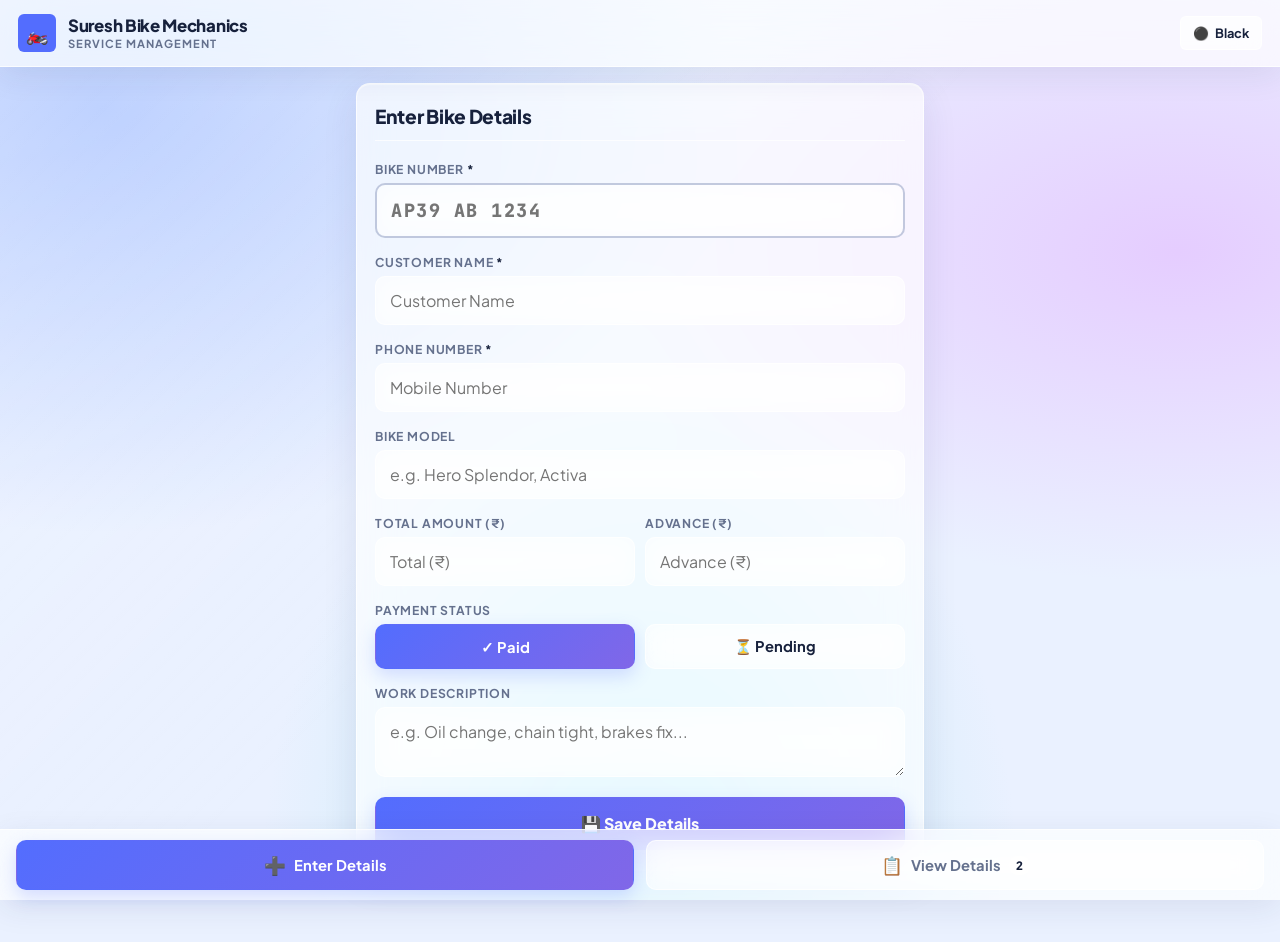
==== index.html @ 96010c03 "Add root entry point for deployment Co-authored-by: Copilot <223556219+Copilot@users.noreply.github." ====
<!DOCTYPE html>
<html lang="en">
<head>
    <meta charset="UTF-8">
    <meta name="viewport" content="width=device-width, initial-scale=1.0">
    <meta http-equiv="refresh" content="0; url=bike_shop.html">
    <title>Suresh Bike Mechanics</title>
</head>
<body>
    <p>Opening the bike shop app... <a href="bike_shop.html">Continue</a></p>
</body>
</html>
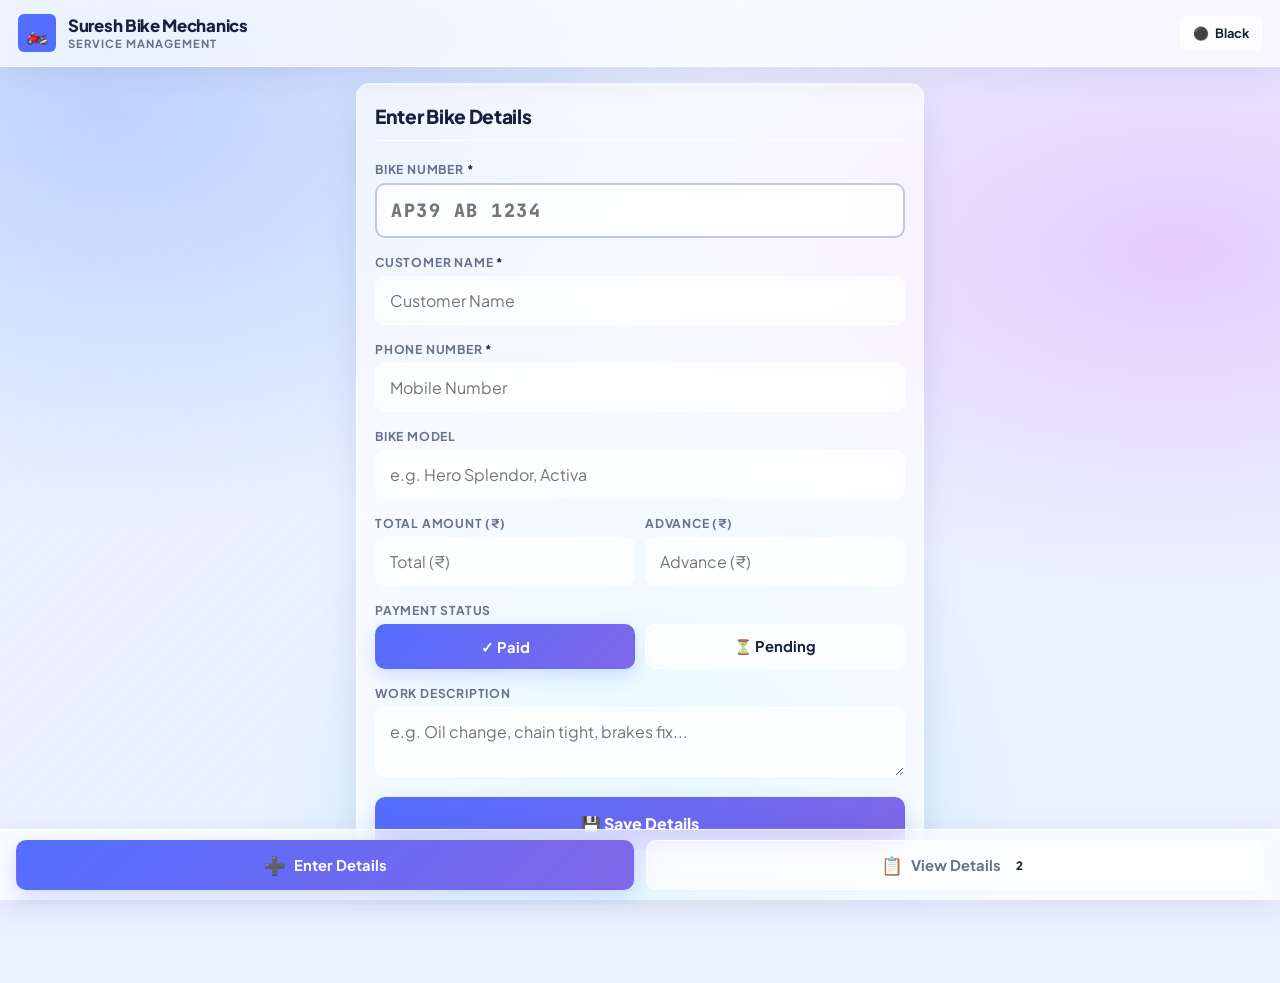
==== commit 12222a71: "Serve bike shop app from site root Co-authored-by: Copilot <223556219+Copilot@users.noreply.github.c" ====
--- a/index.html
+++ b/index.html
@@ -2,11 +2,215 @@
 <html lang="en">
 <head>
     <meta charset="UTF-8">
-    <meta name="viewport" content="width=device-width, initial-scale=1.0">
-    <meta http-equiv="refresh" content="0; url=bike_shop.html">
+    <meta name="viewport" content="width=device-width, initial-scale=1.0, maximum-scale=1.0, user-scalable=no">
+    <meta name="theme-color" content="#0f172a">
+    <meta name="mobile-web-app-capable" content="yes">
+    <meta name="apple-mobile-web-app-capable" content="yes">
+    <meta name="apple-mobile-web-app-status-bar-style" content="black-translucent">
     <title>Suresh Bike Mechanics</title>
+    <!-- Google Fonts for Clean Mobile Typography -->
+    <link rel="preconnect" href="https://fonts.googleapis.com">
+    <link rel="preconnect" href="https://fonts.gstatic.com" crossorigin>
+    <link href="https://fonts.googleapis.com/css2?family=Plus+Jakarta+Sans:wght@400;500;600;700;800&family=JetBrains+Mono:wght@700&display=swap" rel="stylesheet">
+    <link rel="stylesheet" href="bike_shop.css">
 </head>
 <body>
-    <p>Opening the bike shop app... <a href="bike_shop.html">Continue</a></p>
+
+    <!-- TOP MOBILE APP BAR -->
+    <header class="app-bar">
+        <div class="brand-mobile">
+            <div class="brand-icon">🏍️</div>
+            <div class="brand-text">
+                <h1>Suresh Bike Mechanics</h1>
+                <p>Service Management</p>
+            </div>
+        </div>
+        <button class="theme-btn" onclick="toggleMobileTheme()">
+            <span id="themeEmoji">⚫</span> <span id="themeTitle">Black</span>
+        </button>
+    </header>
+
+    <!-- MAIN APP CONTENT -->
+    <main class="app-body">
+
+        <!-- ================= 1. ENTER BIKE DETAILS (BUTTON 1) ================= -->
+        <section id="screenForm" class="view-screen active">
+            <div class="mobile-card">
+                <div class="section-header">
+                    <h2 id="formTitle">Enter Bike Details</h2>
+                    <span id="editIndicator" class="plate-box hidden" style="font-size:0.75rem;">EDIT MODE</span>
+                </div>
+
+                <form id="mobileBikeForm" onsubmit="saveMobileEntry(event)">
+                    <input type="hidden" id="entryRecordId">
+
+                    <!-- Bike Number -->
+                    <div class="form-group">
+                        <label class="form-label">Bike Number <span class="req">*</span></label>
+                        <input type="text" id="mBikeNo" class="mobile-input plate-input" placeholder="AP39 AB 1234" required autocapitalize="characters" autocomplete="off">
+                    </div>
+
+                    <!-- Customer Name -->
+                    <div class="form-group">
+                        <label class="form-label">Customer Name <span class="req">*</span></label>
+                        <input type="text" id="mCustName" class="mobile-input" placeholder="Customer Name" required>
+                    </div>
+
+                    <!-- Customer Phone Number -->
+                    <div class="form-group">
+                        <label class="form-label">Phone Number <span class="req">*</span></label>
+                        <input type="tel" id="mCustPhone" class="mobile-input" placeholder="Mobile Number" required inputmode="tel">
+                    </div>
+
+                    <!-- Bike Model / Brand -->
+                    <div class="form-group">
+                        <label class="form-label">Bike Model</label>
+                        <input type="text" id="mBikeModel" class="mobile-input" placeholder="e.g. Hero Splendor, Activa">
+                    </div>
+
+                    <!-- Service Amount & Advance Amount -->
+                    <div style="display:grid; grid-template-columns: 1fr 1fr; gap: 10px;">
+                        <div class="form-group">
+                            <label class="form-label">Total Amount (₹)</label>
+                            <input type="number" id="mAmount" class="mobile-input" placeholder="Total (₹)" min="0" inputmode="numeric" oninput="calcFormBalance()">
+                        </div>
+                        <div class="form-group">
+                            <label class="form-label">Advance (₹)</label>
+                            <input type="number" id="mAdvance" class="mobile-input" placeholder="Advance (₹)" min="0" inputmode="numeric" oninput="calcFormBalance()">
+                        </div>
+                    </div>
+                    <div id="mBalanceDisplay" style="font-size:0.85rem; font-weight:700; margin-top:-8px; margin-bottom:14px; color:var(--primary); display:none;"></div>
+
+                    <!-- Payment Status Segmented Control -->
+                    <div class="form-group">
+                        <label class="form-label">Payment Status</label>
+                        <div class="segmented-control">
+                            <button type="button" class="segment-btn active-paid" id="btnPaidSeg" onclick="pickPayment('Paid')">
+                                ✓ Paid
+                            </button>
+                            <button type="button" class="segment-btn" id="btnPendingSeg" onclick="pickPayment('Pending')">
+                                ⏳ Pending
+                            </button>
+                        </div>
+                        <input type="hidden" id="mPaymentStatus" value="Paid">
+                    </div>
+
+                    <!-- Work Done -->
+                    <div class="form-group">
+                        <label class="form-label">Work Description</label>
+                        <textarea id="mWorkDesc" class="mobile-input" rows="2" placeholder="e.g. Oil change, chain tight, brakes fix..."></textarea>
+                    </div>
+
+                    <!-- Save & Cancel Buttons -->
+                    <button type="submit" class="btn-full-save" id="btnSubmitMobile">
+                        💾 Save Details
+                    </button>
+                    <button type="button" class="btn-cancel-edit hidden" id="btnCancelEditMobile" onclick="cancelMobileEdit()">
+                        Cancel Edit
+                    </button>
+                </form>
+            </div>
+        </section>
+
+        <!-- ================= 2. VIEW DETAILS (BUTTON 2) ================= -->
+        <section id="screenRecords" class="view-screen">
+
+            <!-- Quick Mini Stats Strip -->
+            <div class="stats-grid-mobile">
+                <div class="mini-stat-card">
+                    <div class="val" id="miniTotalBikes">0</div>
+                    <div class="lbl">Total Bikes</div>
+                </div>
+                <div class="mini-stat-card">
+                    <div class="val" id="miniPaidBikes">0</div>
+                    <div class="lbl">Paid</div>
+                </div>
+                <div class="mini-stat-card">
+                    <div class="val" id="miniPendingBikes">0</div>
+                    <div class="lbl">Pending</div>
+                </div>
+            </div>
+
+            <!-- Instant Search Box & Backup Button -->
+            <div style="display:flex; gap:8px; margin-bottom:12px;">
+                <input type="text" id="mobileSearchInput" class="search-input" style="flex:1;" placeholder="🔍 Search Bike, Name, Phone..." oninput="renderMobileCards()">
+                <button type="button" class="theme-btn" style="white-space:nowrap; padding:10px 14px;" onclick="exportCustomerCSV()" title="Backup Records to CSV">
+                    📥 Backup
+                </button>
+            </div>
+
+            <!-- List of Mobile Cards -->
+            <div id="mobileCardsList">
+                <!-- Dynamically generated mobile cards -->
+            </div>
+
+        </section>
+
+    </main>
+
+    <!-- FIXED MOBILE 2-BUTTON BOTTOM BAR -->
+    <nav class="mobile-nav-bar">
+        <button class="nav-button active" id="tabButton1" onclick="switchMobileTab('form')">
+            <span class="icon">➕</span>
+            <span>Enter Details</span>
+        </button>
+        <button class="nav-button" id="tabButton2" onclick="switchMobileTab('records')">
+            <span class="icon">📋</span>
+            <span>View Details</span>
+            <span class="badge" id="mobileBadgeCount">0</span>
+        </button>
+    </nav>
+
+    <!-- Notification Toast -->
+    <div id="mobileToast">Saved successfully</div>
+
+    <!-- MOBILE ADVANCE BOTTOM SHEET MODAL -->
+    <div id="advanceModal" class="modal-overlay hidden" onclick="closeAdvanceModal(event)">
+        <div class="modal-sheet" onclick="event.stopPropagation()">
+            <div class="modal-header">
+                <div>
+                    <h3 id="advModalBike" style="font-size:1.15rem; color:var(--text-main); font-family:var(--font-mono); font-weight:800;">AP39 AB 1234</h3>
+                    <p id="advModalCust" style="font-size:0.85rem; color:var(--text-muted); margin-top:2px;">Customer</p>
+                </div>
+                <button type="button" class="modal-close" onclick="closeAdvanceModal()">✕</button>
+            </div>
+
+            <div style="margin: 14px 0; background: var(--surface-card); padding: 12px 14px; border-radius: var(--radius-sm); border: 1px solid var(--border);">
+                <div style="display:flex; justify-content:space-between; margin-bottom:6px;">
+                    <span style="font-size:0.85rem; color:var(--text-muted);">Total Bill:</span>
+                    <strong id="advModalTotal" style="font-size:0.95rem;">₹0</strong>
+                </div>
+                <div style="display:flex; justify-content:space-between; margin-bottom:6px;">
+                    <span style="font-size:0.85rem; color:var(--text-muted);">Current Advance:</span>
+                    <strong id="advModalCurrent" style="font-size:0.95rem;">₹0</strong>
+                </div>
+                <div style="display:flex; justify-content:space-between;">
+                    <span style="font-size:0.85rem; color:var(--text-muted);">Balance Due:</span>
+                    <strong id="advModalBalance" style="font-size:0.95rem;">₹0</strong>
+                </div>
+            </div>
+
+            <input type="hidden" id="advModalRecordId">
+
+            <div class="form-group">
+                <label class="form-label">Enter New Advance Amount (₹)</label>
+                <input type="number" id="advModalInput" class="mobile-input" placeholder="Enter advance received" min="0" inputmode="numeric">
+            </div>
+
+            <!-- Quick Add Chips -->
+            <div style="display:flex; gap:8px; margin-bottom:14px; flex-wrap:wrap;">
+                <button type="button" class="btn-crud" onclick="setQuickAdv(100)">+₹100</button>
+                <button type="button" class="btn-crud" onclick="setQuickAdv(200)">+₹200</button>
+                <button type="button" class="btn-crud" onclick="setQuickAdv(500)">+₹500</button>
+                <button type="button" class="btn-crud" onclick="setQuickFullPaid()">Full Paid</button>
+            </div>
+
+            <button type="button" class="btn-full-save" style="margin-top:0;" onclick="saveAdvanceModal()">
+                💾 Save Advance Amount
+            </button>
+        </div>
+    </div>
+
+    <script src="bike_shop.js"></script>
 </body>
 </html>
--- a/bike_shop.css
+++ b/bike_shop.css
@@ -0,0 +1,830 @@
+        :root {
+            /* Default: Pure Crisp White Theme with Jet Black */
+            --bg: #ffffff;
+            --surface: #ffffff;
+            --surface-card: #f9fafb;
+            --surface-hover: #f3f4f6;
+            --border: #e5e7eb;
+            --border-dark: #000000;
+            --text-main: #000000;
+            --text-muted: #6b7280;
+            --primary: #000000;
+            --primary-contrast: #ffffff;
+            --font: 'Plus Jakarta Sans', sans-serif;
+            --font-mono: 'JetBrains Mono', monospace;
+            --radius-lg: 14px;
+            --radius-md: 10px;
+            --radius-sm: 6px;
+        }
+
+        body.dark-theme {
+            /* Pure Jet Black Theme with Crisp White */
+            --bg: #000000;
+            --surface: #0a0a0a;
+            --surface-card: #141414;
+            --surface-hover: #1f1f1f;
+            --border: #262626;
+            --border-dark: #ffffff;
+            --text-main: #ffffff;
+            --text-muted: #a3a3a3;
+            --primary: #ffffff;
+            --primary-contrast: #000000;
+        }
+
+        * {
+            box-sizing: border-box;
+            margin: 0;
+            padding: 0;
+            font-family: var(--font);
+            -webkit-tap-highlight-color: transparent;
+        }
+
+        body {
+            background-color: var(--bg);
+            color: var(--text-main);
+            min-height: 100vh;
+            display: flex;
+            flex-direction: column;
+            transition: background-color 0.2s, color 0.2s;
+            padding-bottom: 96px; /* Space for mobile bottom bar */
+        }
+
+        /* Top Mobile App Bar */
+        .app-bar {
+            background: var(--surface);
+            border-bottom: 1.5px solid var(--border);
+            padding: 14px 18px;
+            display: flex;
+            justify-content: space-between;
+            align-items: center;
+            position: sticky;
+            top: 0;
+            z-index: 40;
+        }
+
+        .brand-mobile {
+            display: flex;
+            align-items: center;
+            gap: 12px;
+        }
+
+        .brand-icon {
+            width: 38px;
+            height: 38px;
+            background: var(--primary);
+            color: var(--primary-contrast);
+            border-radius: var(--radius-sm);
+            display: flex;
+            align-items: center;
+            justify-content: center;
+            font-size: 18px;
+        }
+
+        .brand-text h1 {
+            font-size: 1.05rem;
+            font-weight: 800;
+            color: var(--text-main);
+            letter-spacing: -0.3px;
+            line-height: 1.2;
+        }
+
+        .brand-text p {
+            font-size: 0.7rem;
+            color: var(--text-muted);
+            font-weight: 700;
+            text-transform: uppercase;
+            letter-spacing: 1px;
+        }
+
+        .theme-btn {
+            background: var(--surface);
+            border: 1.5px solid var(--border);
+            color: var(--text-main);
+            padding: 8px 12px;
+            border-radius: var(--radius-sm);
+            font-size: 0.8rem;
+            font-weight: 700;
+            cursor: pointer;
+            display: flex;
+            align-items: center;
+            gap: 6px;
+            transition: all 0.15s;
+        }
+
+        .theme-btn:active {
+            transform: scale(0.97);
+        }
+
+        /* Fixed Mobile 2-Button Navigation */
+        .mobile-nav-bar {
+            position: fixed;
+            bottom: 0;
+            left: 0;
+            right: 0;
+            background: var(--surface);
+            border-top: 1.5px solid var(--border);
+            padding: 10px 16px;
+            display: grid;
+            grid-template-columns: 1fr 1fr;
+            gap: 12px;
+            z-index: 50;
+            box-shadow: 0 -4px 20px rgba(0,0,0,0.05);
+        }
+
+        .nav-button {
+            border: 1.5px solid var(--border);
+            background: var(--surface-card);
+            color: var(--text-muted);
+            padding: 13px 8px;
+            border-radius: var(--radius-md);
+            font-size: 0.92rem;
+            font-weight: 700;
+            cursor: pointer;
+            display: flex;
+            align-items: center;
+            justify-content: center;
+            gap: 8px;
+            transition: all 0.15s;
+        }
+
+        .nav-button .icon {
+            font-size: 1.1rem;
+        }
+
+        .nav-button .badge {
+            background: var(--border);
+            color: var(--text-main);
+            padding: 2px 7px;
+            border-radius: 999px;
+            font-size: 0.72rem;
+            font-weight: 800;
+        }
+
+        .nav-button.active {
+            background: var(--primary);
+            color: var(--primary-contrast);
+            border-color: var(--primary);
+        }
+
+        .nav-button.active .badge {
+            background: var(--primary-contrast);
+            color: var(--primary);
+        }
+
+        /* Mobile Content Area */
+        .app-body {
+            padding: 16px;
+            max-width: 600px;
+            margin: 0 auto;
+            width: 100%;
+            flex: 1;
+        }
+
+        .view-screen {
+            display: none;
+            animation: fadeIn 0.2s ease-out;
+        }
+
+        .view-screen.active {
+            display: block;
+        }
+
+        @keyframes fadeIn {
+            from { opacity: 0; transform: translateY(6px); }
+            to { opacity: 1; transform: translateY(0); }
+        }
+
+        /* SCREEN 1: ADD/EDIT FORM */
+        .mobile-card {
+            background: var(--surface);
+            border: 1.5px solid var(--border);
+            border-radius: var(--radius-lg);
+            padding: 20px 18px;
+        }
+
+        .section-header {
+            margin-bottom: 20px;
+            display: flex;
+            justify-content: space-between;
+            align-items: center;
+            padding-bottom: 12px;
+            border-bottom: 1px solid var(--border);
+        }
+
+        .section-header h2 {
+            font-size: 1.2rem;
+            font-weight: 800;
+            color: var(--text-main);
+            letter-spacing: -0.3px;
+        }
+
+        .form-group {
+            margin-bottom: 16px;
+        }
+
+        .form-label {
+            display: block;
+            margin-bottom: 6px;
+            font-size: 0.76rem;
+            font-weight: 700;
+            text-transform: uppercase;
+            letter-spacing: 0.8px;
+            color: var(--text-muted);
+        }
+
+        .form-label span.req {
+            color: var(--text-main);
+        }
+
+        .mobile-input {
+            width: 100%;
+            background: var(--surface);
+            border: 1.5px solid var(--border);
+            color: var(--text-main);
+            padding: 13px 14px;
+            border-radius: var(--radius-md);
+            font-size: 1rem;
+            outline: none;
+            transition: border-color 0.15s;
+        }
+
+        .mobile-input:focus {
+            border-color: var(--text-main);
+        }
+
+        .mobile-input.plate-input {
+            font-family: var(--font-mono);
+            letter-spacing: 1.5px;
+            text-transform: uppercase;
+            font-weight: 800;
+            font-size: 1.15rem;
+            background: var(--surface-card);
+            border: 2px solid var(--border-dark);
+        }
+
+        /* Mobile Segmented Payment Selector */
+        .segmented-control {
+            display: grid;
+            grid-template-columns: 1fr 1fr;
+            gap: 10px;
+        }
+
+        .segment-btn {
+            background: var(--surface-card);
+            border: 1.5px solid var(--border);
+            color: var(--text-muted);
+            padding: 12px 10px;
+            border-radius: var(--radius-md);
+            font-weight: 700;
+            font-size: 0.92rem;
+            cursor: pointer;
+            text-align: center;
+            display: flex;
+            align-items: center;
+            justify-content: center;
+            gap: 6px;
+            transition: all 0.15s;
+        }
+
+        .segment-btn.active-paid {
+            background: var(--text-main);
+            border-color: var(--text-main);
+            color: var(--surface);
+        }
+
+        .segment-btn.active-pending {
+            background: var(--surface);
+            border: 2px solid var(--text-main);
+            color: var(--text-main);
+        }
+
+        .btn-full-save {
+            width: 100%;
+            background: var(--primary);
+            color: var(--primary-contrast);
+            border: 1.5px solid var(--primary);
+            padding: 15px;
+            border-radius: var(--radius-md);
+            font-size: 1rem;
+            font-weight: 800;
+            cursor: pointer;
+            display: flex;
+            align-items: center;
+            justify-content: center;
+            gap: 8px;
+            margin-top: 10px;
+            transition: all 0.15s;
+        }
+
+        .btn-full-save:active {
+            transform: scale(0.99);
+        }
+
+        .btn-cancel-edit {
+            width: 100%;
+            background: transparent;
+            border: 1.5px solid var(--border);
+            color: var(--text-muted);
+            padding: 12px;
+            border-radius: var(--radius-md);
+            font-weight: 700;
+            margin-top: 10px;
+            cursor: pointer;
+        }
+
+        /* SCREEN 2: VIEW DETAILS (MOBILE CARDS) */
+        .search-input {
+            width: 100%;
+            background: var(--surface);
+            border: 1.5px solid var(--border);
+            color: var(--text-main);
+            padding: 11px 14px;
+            border-radius: var(--radius-md);
+            font-size: 0.92rem;
+            outline: none;
+        }
+
+        .search-input:focus {
+            border-color: var(--text-main);
+        }
+
+        /* Mobile Mini Stat Strip */
+        .stats-grid-mobile {
+            display: grid;
+            grid-template-columns: repeat(3, 1fr);
+            gap: 8px;
+            margin-bottom: 14px;
+        }
+
+        .mini-stat-card {
+            background: var(--surface);
+            border: 1.5px solid var(--border);
+            border-radius: var(--radius-md);
+            padding: 10px 8px;
+            text-align: center;
+        }
+
+        .mini-stat-card .val {
+            font-size: 1.25rem;
+            font-weight: 800;
+            color: var(--text-main);
+        }
+
+        .mini-stat-card .lbl {
+            font-size: 0.68rem;
+            font-weight: 700;
+            text-transform: uppercase;
+            letter-spacing: 0.5px;
+            color: var(--text-muted);
+            margin-top: 2px;
+        }
+
+        /* Mobile Job Cards */
+        .job-card {
+            background: var(--surface);
+            border: 1.5px solid var(--border);
+            border-radius: var(--radius-lg);
+            padding: 16px;
+            margin-bottom: 14px;
+            display: flex;
+            flex-direction: column;
+            gap: 12px;
+            transition: border-color 0.15s;
+        }
+
+        .job-card:active {
+            border-color: var(--text-main);
+        }
+
+        .job-card-top {
+            display: flex;
+            justify-content: space-between;
+            align-items: center;
+        }
+
+        .plate-box {
+            font-family: var(--font-mono);
+            font-weight: 800;
+            font-size: 1rem;
+            color: var(--primary-contrast);
+            background: var(--primary);
+            padding: 4px 10px;
+            border-radius: var(--radius-sm);
+            letter-spacing: 1px;
+            border: 1px solid var(--primary);
+        }
+
+        .job-date {
+            font-size: 0.78rem;
+            color: var(--text-muted);
+            font-weight: 600;
+        }
+
+        .customer-row {
+            display: flex;
+            justify-content: space-between;
+            align-items: center;
+        }
+
+        .customer-meta h3 {
+            font-size: 1.05rem;
+            font-weight: 800;
+            color: var(--text-main);
+        }
+
+        .customer-meta p {
+            font-size: 0.85rem;
+            color: var(--text-muted);
+            margin-top: 2px;
+        }
+
+        /* Phone Call / WhatsApp Action Buttons */
+        .contact-actions {
+            display: flex;
+            gap: 8px;
+        }
+
+        .contact-btn {
+            background: var(--surface);
+            border: 1.5px solid var(--border);
+            color: var(--text-main);
+            width: 38px;
+            height: 38px;
+            border-radius: 50%;
+            display: flex;
+            align-items: center;
+            justify-content: center;
+            text-decoration: none;
+            font-size: 1rem;
+            transition: all 0.15s;
+        }
+
+        .contact-btn:active {
+            background: var(--surface-hover);
+            transform: scale(0.95);
+        }
+
+        /* Service & Amount Row */
+        .service-details-row {
+            background: var(--surface-card);
+            border: 1px solid var(--border);
+            border-radius: var(--radius-sm);
+            padding: 10px 12px;
+            display: flex;
+            justify-content: space-between;
+            align-items: center;
+        }
+
+        .work-text {
+            font-size: 0.82rem;
+            color: var(--text-muted);
+            max-width: 60%;
+            line-height: 1.35;
+        }
+
+        /* Amount Breakdown Display */
+        .amount-breakdown {
+            text-align: right;
+            display: flex;
+            flex-direction: column;
+            gap: 2px;
+        }
+
+        .amount-total {
+            font-size: 1.15rem;
+            font-weight: 800;
+            color: var(--text-main);
+        }
+
+        .amount-advance {
+            font-size: 0.78rem;
+            font-weight: 700;
+            color: var(--text-muted);
+        }
+
+        .amount-balance {
+            font-size: 0.8rem;
+            font-weight: 800;
+            color: var(--text-main);
+        }
+
+        .amount-balance.cleared {
+            color: var(--text-muted);
+        }
+
+        /* Card Bottom: Payment Status & Edit / Delete Buttons */
+        .card-actions-row {
+            display: flex;
+            justify-content: space-between;
+            align-items: center;
+            padding-top: 10px;
+            border-top: 1px solid var(--border);
+        }
+
+        .pay-pill-toggle {
+            display: inline-flex;
+            align-items: center;
+            gap: 6px;
+            padding: 6px 12px;
+            border-radius: 999px;
+            font-size: 0.78rem;
+            font-weight: 700;
+            cursor: pointer;
+            transition: all 0.15s;
+        }
+
+        .pay-pill-toggle.is-paid {
+            background: var(--text-main);
+            color: var(--surface);
+            border: 1.5px solid var(--text-main);
+        }
+
+        .pay-pill-toggle.is-pending {
+            background: var(--surface);
+            color: var(--text-main);
+            border: 1.5px solid var(--text-main);
+        }
+
+        .crud-buttons {
+            display: flex;
+            gap: 6px;
+        }
+
+        .btn-crud {
+            background: var(--surface);
+            border: 1.5px solid var(--border);
+            color: var(--text-main);
+            padding: 6px 10px;
+            border-radius: var(--radius-sm);
+            font-size: 0.8rem;
+            font-weight: 700;
+            cursor: pointer;
+            display: flex;
+            align-items: center;
+            gap: 4px;
+            transition: all 0.15s;
+        }
+
+        .btn-crud:active {
+            background: var(--surface-hover);
+        }
+
+        .btn-crud.delete-btn {
+            color: var(--text-muted);
+        }
+
+        .btn-crud.advance-btn {
+            border-color: var(--text-main);
+            color: var(--text-main);
+        }
+
+        /* Mobile Advance Modal Bottom Sheet */
+        .modal-overlay {
+            position: fixed;
+            top: 0;
+            left: 0;
+            right: 0;
+            bottom: 0;
+            background: rgba(0, 0, 0, 0.6);
+            backdrop-filter: blur(4px);
+            z-index: 1000;
+            display: flex;
+            align-items: flex-end;
+            justify-content: center;
+        }
+
+        .modal-sheet {
+            background: var(--surface);
+            border: 1.5px solid var(--border);
+            border-radius: var(--radius-lg) var(--radius-lg) 0 0;
+            width: 100%;
+            max-width: 500px;
+            padding: 22px 18px 30px;
+            box-shadow: 0 -10px 30px rgba(0,0,0,0.2);
+            animation: slideSheet 0.2s cubic-bezier(0.16, 1, 0.3, 1);
+        }
+
+        @keyframes slideSheet {
+            from { transform: translateY(100%); }
+            to { transform: translateY(0); }
+        }
+
+        .modal-header {
+            display: flex;
+            justify-content: space-between;
+            align-items: center;
+        }
+
+        .modal-close {
+            background: var(--surface);
+            border: 1.5px solid var(--border);
+            color: var(--text-main);
+            width: 32px;
+            height: 32px;
+            border-radius: 50%;
+            font-weight: 700;
+            cursor: pointer;
+        }
+
+        /* Mobile Toast */
+        #mobileToast {
+            position: fixed;
+            top: 60px;
+            left: 50%;
+            transform: translateX(-50%) translateY(-30px);
+            background: var(--primary);
+            color: var(--primary-contrast);
+            border: 1px solid var(--border);
+            padding: 10px 18px;
+            border-radius: 999px;
+            font-size: 0.82rem;
+            font-weight: 700;
+            box-shadow: 0 10px 25px rgba(0,0,0,0.15);
+            opacity: 0;
+            pointer-events: none;
+            transition: all 0.25s cubic-bezier(0.4, 0, 0.2, 1);
+            z-index: 100;
+            white-space: nowrap;
+        }
+
+        #mobileToast.show {
+            opacity: 1;
+            transform: translateX(-50%) translateY(0);
+        }
+
+        .hidden { display: none !important; }
+
+        /* Glassmorphism theme */
+        :root {
+            --bg: #eaf1ff;
+            --surface: rgba(255, 255, 255, 0.68);
+            --surface-card: rgba(255, 255, 255, 0.46);
+            --surface-hover: rgba(255, 255, 255, 0.82);
+            --border: rgba(255, 255, 255, 0.72);
+            --border-dark: rgba(84, 105, 160, 0.35);
+            --text-main: #17213c;
+            --text-muted: #65718e;
+            --primary: #536dfe;
+            --primary-contrast: #ffffff;
+        }
+
+        body.dark-theme {
+            --bg: #11152b;
+            --surface: rgba(35, 42, 75, 0.72);
+            --surface-card: rgba(42, 50, 86, 0.56);
+            --surface-hover: rgba(55, 65, 107, 0.78);
+            --border: rgba(196, 207, 255, 0.18);
+            --border-dark: rgba(196, 207, 255, 0.42);
+            --text-main: #f4f6ff;
+            --text-muted: #b5bfdc;
+            --primary: #99aaff;
+            --primary-contrast: #171b36;
+        }
+
+        body {
+            position: relative;
+            isolation: isolate;
+            background:
+                radial-gradient(ellipse at 8% 12%, rgba(153, 183, 255, 0.66), transparent 38%),
+                radial-gradient(ellipse at 92% 28%, rgba(225, 175, 255, 0.55), transparent 36%),
+                radial-gradient(ellipse at 50% 100%, rgba(139, 222, 235, 0.45), transparent 42%),
+                var(--bg);
+            background-attachment: fixed;
+        }
+
+        body::before {
+            content: "";
+            position: fixed;
+            inset: 0;
+            z-index: -1;
+            pointer-events: none;
+            background: linear-gradient(135deg, rgba(255,255,255,0.18), transparent 48%);
+        }
+
+        .app-bar,
+        .mobile-nav-bar {
+            background: var(--surface);
+            border-color: var(--border);
+            -webkit-backdrop-filter: blur(20px) saturate(155%);
+            backdrop-filter: blur(20px) saturate(155%);
+            box-shadow: 0 8px 32px rgba(37, 48, 91, 0.09);
+        }
+
+        .mobile-card,
+        .mini-stat-card,
+        .job-card,
+        .modal-sheet {
+            background: var(--surface);
+            border: 1px solid var(--border);
+            box-shadow: 0 12px 34px rgba(40, 51, 96, 0.10), inset 0 1px 0 rgba(255,255,255,0.55);
+            -webkit-backdrop-filter: blur(18px) saturate(145%);
+            backdrop-filter: blur(18px) saturate(145%);
+        }
+
+        .job-card {
+            transition: transform 0.18s ease, box-shadow 0.18s ease, border-color 0.18s ease;
+        }
+
+        .job-card:active {
+            border-color: var(--border-dark);
+            transform: translateY(-1px);
+        }
+
+        .mobile-input,
+        .search-input,
+        .contact-btn,
+        .btn-cancel-edit,
+        .modal-close,
+        .btn-crud,
+        .segment-btn {
+            background: var(--surface-card);
+            border-color: var(--border);
+            color: var(--text-main);
+            -webkit-backdrop-filter: blur(12px);
+            backdrop-filter: blur(12px);
+        }
+
+        .mobile-input:focus,
+        .search-input:focus {
+            border-color: var(--primary);
+            box-shadow: 0 0 0 3px rgba(83, 109, 254, 0.16);
+        }
+
+        body.dark-theme .mobile-input:focus,
+        body.dark-theme .search-input:focus {
+            box-shadow: 0 0 0 3px rgba(153, 170, 255, 0.18);
+        }
+
+        .mobile-input.plate-input {
+            background: var(--surface-card);
+            border-color: var(--border-dark);
+        }
+
+        .section-header {
+            border-bottom-color: var(--border);
+        }
+
+        .service-details-row {
+            background: var(--surface-card);
+            border-color: var(--border);
+        }
+
+        .theme-btn,
+        .btn-crud,
+        .contact-btn,
+        .segment-btn,
+        .modal-close {
+            transition: transform 0.16s ease, background-color 0.16s ease, box-shadow 0.16s ease;
+        }
+
+        .theme-btn:active,
+        .btn-crud:active,
+        .contact-btn:active,
+        .segment-btn:active {
+            transform: translateY(1px) scale(0.98);
+        }
+
+        .btn-full-save,
+        .nav-button.active,
+        .segment-btn.active-paid,
+        .pay-pill-toggle.is-paid,
+        .plate-box {
+            background: linear-gradient(135deg, var(--primary), #8067e8);
+            border-color: transparent;
+            color: #ffffff;
+            box-shadow: 0 7px 18px rgba(83, 109, 254, 0.22);
+        }
+
+        body.dark-theme .btn-full-save,
+        body.dark-theme .nav-button.active,
+        body.dark-theme .segment-btn.active-paid,
+        body.dark-theme .pay-pill-toggle.is-paid,
+        body.dark-theme .plate-box {
+            background: linear-gradient(135deg, #9cafff, #c0a0ff);
+            color: #171b36;
+            box-shadow: 0 7px 20px rgba(118, 139, 255, 0.2);
+        }
+
+        .nav-button {
+            background: var(--surface-card);
+            border-color: var(--border);
+            -webkit-backdrop-filter: blur(14px);
+            backdrop-filter: blur(14px);
+        }
+
+        .modal-overlay {
+            background: rgba(24, 31, 61, 0.42);
+            -webkit-backdrop-filter: blur(8px);
+            backdrop-filter: blur(8px);
+        }
+
+        @media (prefers-reduced-motion: reduce) {
+            *,
+            *::before,
+            *::after {
+                scroll-behavior: auto !important;
+                animation-duration: 0.01ms !important;
+                animation-iteration-count: 1 !important;
+                transition-duration: 0.01ms !important;
+            }
+        }
